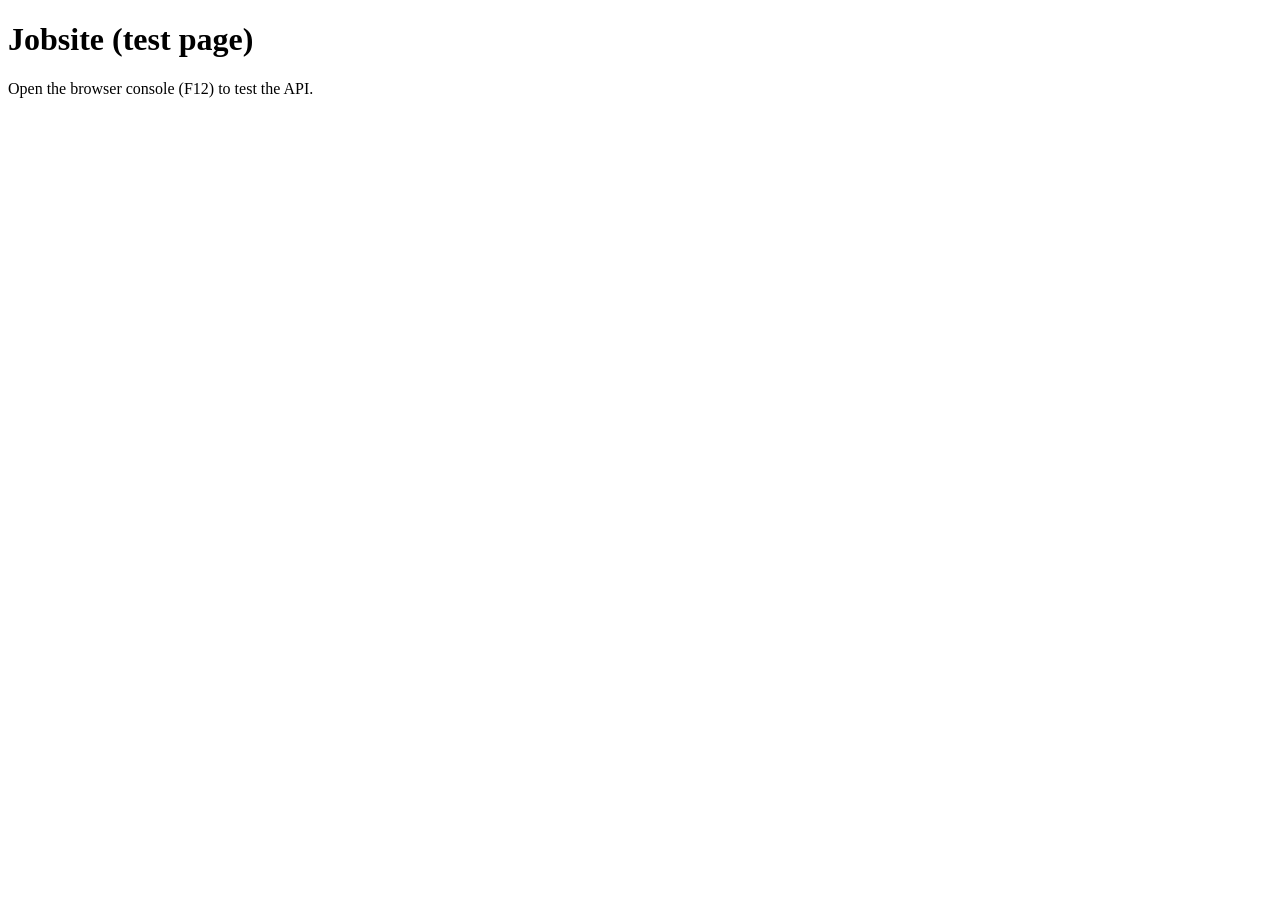
==== frontend/index.html @ d1dedaf1 "Added frontend API helpe" ====
<!DOCTYPE html>
<html lang="en">
<head>
  <meta charset="UTF-8">
  <meta name="viewport" content="width=device-width, initial-scale=1.0">
  <title>Jobsite</title>
</head>
<body>
  <h1>Jobsite (test page)</h1>
  <p>Open the browser console (F12) to test the API.</p>
  <script src="js/api.js"></script>
</body>
</html>
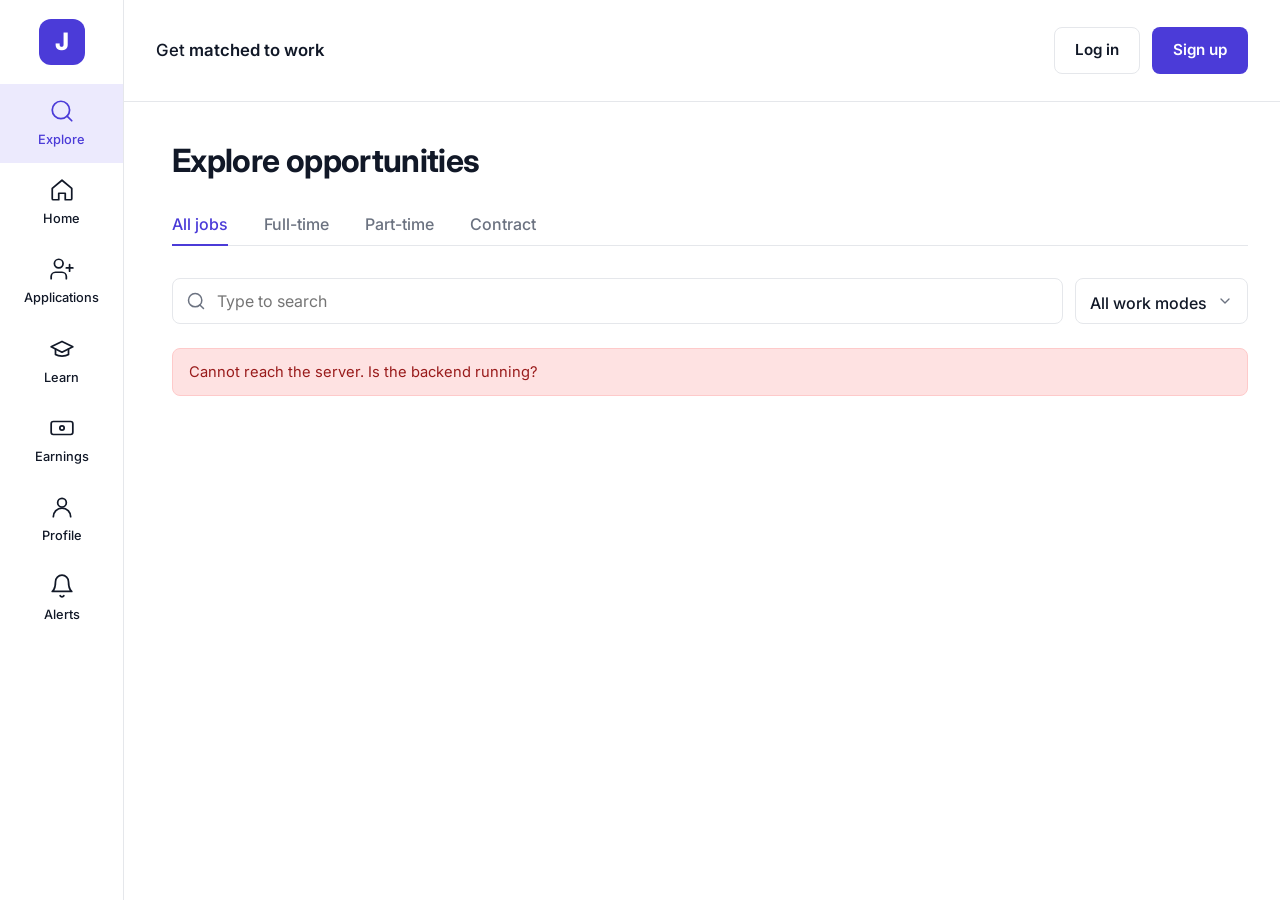
==== commit ad92d27f: "Add live job list, login and sign-up pages" ====
--- a/frontend/index.html
+++ b/frontend/index.html
@@ -3,11 +3,247 @@
 <head>
   <meta charset="UTF-8">
   <meta name="viewport" content="width=device-width, initial-scale=1.0">
-  <title>Jobsite</title>
+  <title>Jobsite | Explore opportunities</title>
+  <link rel="preconnect" href="https://fonts.googleapis.com">
+  <link rel="preconnect" href="https://fonts.gstatic.com" crossorigin>
+  <link href="https://fonts.googleapis.com/css2?family=Inter:wght@400;500;600;700;800&display=swap" rel="stylesheet">
+  <link rel="stylesheet" href="css/style.css">
 </head>
 <body>
-  <h1>Jobsite (test page)</h1>
-  <p>Open the browser console (F12) to test the API.</p>
+
+  <aside class="sidebar">
+    <div class="sidebar-logo"><div class="logo-mark">J</div></div>
+
+    <a class="nav-item active" href="index.html">
+      <svg viewBox="0 0 24 24"><circle cx="11" cy="11" r="8"/><path d="m21 21-4.3-4.3"/></svg>
+      Explore
+    </a>
+    <a class="nav-item" href="#">
+      <svg viewBox="0 0 24 24"><path d="M3 10.5 12 3l9 7.5V20a1 1 0 0 1-1 1h-5v-6H9v6H4a1 1 0 0 1-1-1z"/></svg>
+      Home
+    </a>
+    <a class="nav-item" href="#">
+      <svg viewBox="0 0 24 24"><path d="M16 21v-2a4 4 0 0 0-4-4H6a4 4 0 0 0-4 4v2"/><circle cx="9" cy="7" r="4"/><path d="M19 8v6M22 11h-6"/></svg>
+      Applications
+    </a>
+    <a class="nav-item" href="#">
+      <svg viewBox="0 0 24 24"><path d="M22 10 12 5 2 10l10 5z"/><path d="M6 12v5c3 2 9 2 12 0v-5"/></svg>
+      Learn
+    </a>
+    <a class="nav-item" href="#">
+      <svg viewBox="0 0 24 24"><rect x="2" y="6" width="20" height="12" rx="2"/><circle cx="12" cy="12" r="2"/></svg>
+      Earnings
+    </a>
+    <a class="nav-item" href="#">
+      <svg viewBox="0 0 24 24"><circle cx="12" cy="8" r="4"/><path d="M4 21a8 8 0 0 1 16 0"/></svg>
+      Profile
+    </a>
+    <a class="nav-item" href="#">
+      <svg viewBox="0 0 24 24"><path d="M18 8a6 6 0 0 0-12 0c0 7-3 9-3 9h18s-3-2-3-9"/><path d="M13.7 21a2 2 0 0 1-3.4 0"/></svg>
+      Alerts
+    </a>
+  </aside>
+
+  <div class="main-area">
+    <header class="topbar">
+      <div class="topbar-title">Get <strong>matched to work</strong></div>
+      <div class="topbar-actions" id="authActions"></div>
+    </header>
+
+    <main class="content">
+      <h1 class="page-title">Explore opportunities</h1>
+
+      <div class="tabs" id="tabs">
+        <button class="tab active" data-type="">All jobs</button>
+        <button class="tab" data-type="full-time">Full-time</button>
+        <button class="tab" data-type="part-time">Part-time</button>
+        <button class="tab" data-type="contract">Contract</button>
+      </div>
+
+      <div class="toolbar">
+        <div class="search-field">
+          <svg viewBox="0 0 24 24"><circle cx="11" cy="11" r="8"/><path d="m21 21-4.3-4.3"/></svg>
+          <input type="text" id="search" placeholder="Type to search">
+        </div>
+        <select class="select-pill" id="workMode">
+          <option value="">All work modes</option>
+          <option value="remote">Remote</option>
+          <option value="hybrid">Hybrid</option>
+          <option value="onsite">Onsite</option>
+        </select>
+      </div>
+
+      <div id="alert" class="alert alert-error hidden"></div>
+      <div id="jobs" class="job-grid"></div>
+      <div id="pagination" class="pagination"></div>
+    </main>
+  </div>
+
   <script src="js/api.js"></script>
+  <script>
+    const PER_PAGE = 8;
+    const state = { q: "", jobType: "", workMode: "", page: 1 };
+
+    const jobsEl = document.getElementById("jobs");
+    const pagEl = document.getElementById("pagination");
+    const alertEl = document.getElementById("alert");
+    const authEl = document.getElementById("authActions");
+
+    const SPARK = '<span class="spark"><svg viewBox="0 0 24 24"><path d="M12 2l2.4 7.6L22 12l-7.6 2.4L12 22l-2.4-7.6L2 12l7.6-2.4z"/></svg></span>';
+
+    // Escape anything that came from the database before putting it in HTML
+    function esc(value) {
+      const d = document.createElement("div");
+      d.textContent = value == null ? "" : String(value);
+      return d.innerHTML;
+    }
+    function cap(s) {
+      return s ? s.charAt(0).toUpperCase() + s.slice(1) : "";
+    }
+
+    function formatPay(j) {
+      if (j.pay_min == null && j.pay_max == null) return "Pay not specified";
+      const f = (n) => Number(n).toLocaleString("en-US");
+      const range = j.pay_min != null && j.pay_max != null
+        ? `${f(j.pay_min)} - ${f(j.pay_max)}`
+        : f(j.pay_min != null ? j.pay_min : j.pay_max);
+      return `${esc(j.currency)} ${range} / month`;
+    }
+
+    function postedLabel(iso) {
+      const days = Math.max(0, Math.floor((Date.now() - new Date(iso).getTime()) / 86400000));
+      if (days <= 7) return { text: "New opportunity", isNew: true };
+      return { text: `Posted ${days} days ago`, isNew: false };
+    }
+
+    function jobCard(j) {
+      const posted = postedLabel(j.created_at);
+      const tags = j.skills.slice(0, 3).concat(cap(j.work_mode))
+        .map((t) => `<span class="tag">${esc(t)}</span>`).join("");
+      const place = j.location ? " \u00b7 " + esc(j.location) : "";
+      return `
+        <a class="card job-card" href="pages/job-detail.html?id=${Number(j.id)}">
+          <div class="card-head">
+            <h3>${esc(j.title)}</h3>
+            <span class="apply-link">Apply \u2197</span>
+          </div>
+          <div class="pay">${formatPay(j)}</div>
+          <div class="company">${esc(j.company)}${place}</div>
+          <div class="meta">${tags}</div>
+          <div class="card-footer">
+            <div class="status-line">${posted.isNew ? SPARK : ""}<span>${posted.text}</span></div>
+            <span>${esc(cap(j.job_type))}</span>
+          </div>
+        </a>`;
+    }
+
+    function pageItems(cur, total) {
+      if (total <= 7) return Array.from({ length: total }, (_, i) => i + 1);
+      const set = new Set([1, total]);
+      for (let p = cur - 1; p <= cur + 1; p++) if (p > 1 && p < total) set.add(p);
+      if (cur <= 3) [2, 3, 4].forEach((p) => set.add(p));
+      if (cur >= total - 2) [total - 3, total - 2, total - 1].forEach((p) => set.add(p));
+      const sorted = [...set].sort((a, b) => a - b);
+      const out = [];
+      sorted.forEach((p, i) => {
+        if (i > 0 && p - sorted[i - 1] > 1) out.push("...");
+        out.push(p);
+      });
+      return out;
+    }
+
+    function renderPagination(page, pages) {
+      if (pages <= 1) { pagEl.innerHTML = ""; return; }
+      let html = `<button class="page-btn" data-page="${page - 1}" ${page === 1 ? "disabled" : ""}>\u2039 Previous</button>`;
+      pageItems(page, pages).forEach((p) => {
+        html += p === "..."
+          ? '<span class="page-gap">\u2026</span>'
+          : `<button class="page-btn ${p === page ? "active" : ""}" data-page="${p}">${p}</button>`;
+      });
+      html += `<button class="page-btn" data-page="${page + 1}" ${page === pages ? "disabled" : ""}>Next \u203a</button>`;
+      pagEl.innerHTML = html;
+    }
+
+    async function loadJobs() {
+      alertEl.classList.add("hidden");
+      jobsEl.innerHTML = '<div class="empty-state">Loading jobs...</div>';
+
+      const params = { page: state.page, per_page: PER_PAGE };
+      if (state.q) params.q = state.q;
+      if (state.jobType) params.job_type = state.jobType;
+      if (state.workMode) params.work_mode = state.workMode;
+
+      try {
+        const data = await api.listJobs(params);
+        if (data.jobs.length === 0) {
+          jobsEl.innerHTML = '<div class="empty-state">No jobs match your search yet.</div>';
+        } else {
+          jobsEl.innerHTML = data.jobs.map(jobCard).join("");
+        }
+        renderPagination(data.page, data.pages);
+      } catch (err) {
+        jobsEl.innerHTML = "";
+        pagEl.innerHTML = "";
+        alertEl.textContent = err.message;
+        alertEl.classList.remove("hidden");
+      }
+    }
+
+    function renderAuth() {
+      const user = Auth.getUser();
+      if (user && Auth.isLoggedIn()) {
+        authEl.innerHTML =
+          `<span class="muted">${esc(user.name || user.email)}</span>` +
+          '<button class="btn btn-outline" id="logoutBtn">Log out</button>';
+        document.getElementById("logoutBtn").addEventListener("click", () => {
+          Auth.clear();
+          renderAuth();
+        });
+      } else {
+        authEl.innerHTML =
+          '<a class="btn btn-outline" href="pages/login.html">Log in</a>' +
+          '<a class="btn btn-primary" href="pages/register.html">Sign up</a>';
+      }
+    }
+
+    // Tabs filter by job type
+    document.getElementById("tabs").addEventListener("click", (e) => {
+      const btn = e.target.closest(".tab");
+      if (!btn) return;
+      document.querySelectorAll(".tab").forEach((t) => t.classList.remove("active"));
+      btn.classList.add("active");
+      state.jobType = btn.dataset.type;
+      state.page = 1;
+      loadJobs();
+    });
+
+    // Search as you type (waits 350ms after the last keystroke)
+    let timer;
+    document.getElementById("search").addEventListener("input", (e) => {
+      clearTimeout(timer);
+      timer = setTimeout(() => {
+        state.q = e.target.value.trim();
+        state.page = 1;
+        loadJobs();
+      }, 350);
+    });
+
+    document.getElementById("workMode").addEventListener("change", (e) => {
+      state.workMode = e.target.value;
+      state.page = 1;
+      loadJobs();
+    });
+
+    pagEl.addEventListener("click", (e) => {
+      const btn = e.target.closest(".page-btn");
+      if (!btn || btn.disabled) return;
+      state.page = Number(btn.dataset.page);
+      loadJobs();
+      window.scrollTo({ top: 0, behavior: "smooth" });
+    });
+
+    renderAuth();
+    loadJobs();
+  </script>
 </body>
 </html>
--- a/frontend/css/style.css
+++ b/frontend/css/style.css
@@ -0,0 +1,474 @@
+/* ---------- Design tokens ---------- */
+:root {
+  --primary: #4b3bd8;
+  --primary-dark: #3d2fc0;
+  --primary-light: #eceafd;
+  --text: #111827;
+  --muted: #6b7280;
+  --border: #e5e7eb;
+  --bg: #ffffff;
+  --surface: #f7f7fb;
+  --success: #15803d;
+  --danger: #dc2626;
+  --radius: 10px;
+  --shadow: 0 1px 2px rgba(16, 24, 40, 0.05), 0 2px 8px rgba(16, 24, 40, 0.04);
+  --sidebar-w: 124px;
+  --topbar-h: 102px;
+}
+
+/* ---------- Base ---------- */
+*,
+*::before,
+*::after {
+  box-sizing: border-box;
+}
+
+body {
+  margin: 0;
+  font-family: "Inter", system-ui, -apple-system, "Segoe UI", Roboto, sans-serif;
+  color: var(--text);
+  background: var(--bg);
+  line-height: 1.5;
+  -webkit-font-smoothing: antialiased;
+}
+
+a {
+  color: var(--primary);
+  text-decoration: none;
+}
+a:hover {
+  text-decoration: underline;
+}
+
+h1, h2, h3 {
+  margin: 0 0 0.5rem;
+  line-height: 1.2;
+}
+
+.muted { color: var(--muted); }
+.hidden { display: none !important; }
+.text-center { text-align: center; }
+
+/* ---------- App shell: sidebar + main ---------- */
+.sidebar {
+  position: fixed;
+  top: 0;
+  left: 0;
+  bottom: 0;
+  width: var(--sidebar-w);
+  background: var(--bg);
+  border-right: 1px solid var(--border);
+  display: flex;
+  flex-direction: column;
+  z-index: 20;
+  overflow-y: auto;
+}
+
+.sidebar-logo {
+  display: flex;
+  align-items: center;
+  justify-content: center;
+  height: 84px;
+  flex-shrink: 0;
+}
+.logo-mark {
+  width: 46px;
+  height: 46px;
+  border-radius: 12px;
+  background: var(--primary);
+  color: #fff;
+  font-weight: 800;
+  font-size: 1.5rem;
+  display: flex;
+  align-items: center;
+  justify-content: center;
+}
+
+.nav-item {
+  display: flex;
+  flex-direction: column;
+  align-items: center;
+  justify-content: center;
+  gap: 6px;
+  padding: 14px 6px;
+  font-size: 0.8rem;
+  font-weight: 500;
+  color: var(--text);
+}
+.nav-item:hover {
+  background: var(--surface);
+  text-decoration: none;
+}
+.nav-item.active {
+  background: var(--primary-light);
+  color: var(--primary);
+}
+.nav-item svg {
+  width: 26px;
+  height: 26px;
+  stroke: currentColor;
+  fill: none;
+  stroke-width: 1.6;
+  stroke-linecap: round;
+  stroke-linejoin: round;
+}
+
+.main-area {
+  margin-left: var(--sidebar-w);
+  min-height: 100vh;
+}
+
+/* ---------- Top bar ---------- */
+.topbar {
+  height: var(--topbar-h);
+  border-bottom: 1px solid var(--border);
+  display: flex;
+  align-items: center;
+  justify-content: space-between;
+  padding: 0 2rem;
+  gap: 1rem;
+}
+.topbar-title { font-size: 1.05rem; font-weight: 500; }
+.topbar-title strong { font-weight: 600; }
+.topbar-actions { display: flex; align-items: center; gap: 0.75rem; }
+
+.content {
+  max-width: 1160px;
+  padding: 2.5rem 2rem 4rem 3rem;
+}
+
+.page-title {
+  font-size: 2rem;
+  font-weight: 700;
+  letter-spacing: -0.02em;
+  margin-bottom: 1.5rem;
+}
+
+/* ---------- Tabs ---------- */
+.tabs {
+  display: flex;
+  gap: 2.25rem;
+  border-bottom: 1px solid var(--border);
+  margin-bottom: 2rem;
+}
+.tab {
+  padding: 0.6rem 0;
+  margin-bottom: -1px;
+  font-size: 1rem;
+  font-weight: 500;
+  color: var(--muted);
+  background: none;
+  border: none;
+  border-bottom: 2px solid transparent;
+  cursor: pointer;
+  font-family: inherit;
+}
+.tab:hover { color: var(--text); text-decoration: none; }
+.tab.active {
+  color: var(--primary);
+  border-bottom-color: var(--primary);
+}
+
+/* ---------- Toolbar: search + filters + action ---------- */
+.toolbar {
+  display: flex;
+  flex-wrap: wrap;
+  gap: 0.75rem;
+  align-items: center;
+  margin-bottom: 1.5rem;
+}
+.search-field {
+  position: relative;
+  flex: 1;
+  min-width: 240px;
+}
+.search-field svg {
+  position: absolute;
+  left: 14px;
+  top: 50%;
+  transform: translateY(-50%);
+  width: 20px;
+  height: 20px;
+  stroke: var(--muted);
+  fill: none;
+  stroke-width: 1.8;
+  stroke-linecap: round;
+  stroke-linejoin: round;
+}
+.search-field input { padding-left: 2.75rem; }
+
+/* Toolbar controls: same height, custom dropdown arrow */
+.search-field input,
+.select-pill,
+.toolbar .btn { height: 46px; }
+
+.select-pill {
+  width: auto;
+  min-width: 140px;
+  font-weight: 500;
+  cursor: pointer;
+  appearance: none;
+  -webkit-appearance: none;
+  padding-right: 2.5rem;
+  background: #fff url("data:image/svg+xml,%3Csvg xmlns='http://www.w3.org/2000/svg' width='16' height='16' viewBox='0 0 24 24' fill='none' stroke='%236b7280' stroke-width='2' stroke-linecap='round' stroke-linejoin='round'%3E%3Cpath d='m6 9 6 6 6-6'/%3E%3C/svg%3E") no-repeat right 0.9rem center;
+}
+
+/* ---------- Buttons ---------- */
+.btn {
+  display: inline-flex;
+  align-items: center;
+  justify-content: center;
+  gap: 0.5rem;
+  padding: 0.7rem 1.25rem;
+  border-radius: 8px;
+  border: 1px solid transparent;
+  font-family: inherit;
+  font-size: 0.95rem;
+  font-weight: 600;
+  cursor: pointer;
+  transition: background 0.15s, border-color 0.15s;
+}
+.btn:hover { text-decoration: none; }
+.btn:disabled { opacity: 0.6; cursor: not-allowed; }
+.btn svg { width: 18px; height: 18px; stroke: currentColor; fill: none; stroke-width: 2; stroke-linecap: round; stroke-linejoin: round; }
+.btn-primary { background: var(--primary); color: #fff; }
+.btn-primary:hover:not(:disabled) { background: var(--primary-dark); }
+.btn-outline { background: #fff; color: var(--text); border-color: var(--border); }
+.btn-outline:hover:not(:disabled) { background: var(--surface); }
+.btn-danger { background: var(--danger); color: #fff; }
+.btn-small { padding: 0.4rem 0.85rem; font-size: 0.85rem; }
+.btn-block { display: flex; width: 100%; }
+
+/* ---------- Job cards ---------- */
+.job-grid {
+  display: grid;
+  grid-template-columns: repeat(2, minmax(0, 1fr));
+  gap: 1.5rem;
+}
+.job-grid .empty-state { grid-column: 1 / -1; }
+
+.card {
+  background: #fff;
+  border: 1px solid var(--border);
+  border-radius: var(--radius);
+  box-shadow: var(--shadow);
+  padding: 1.5rem;
+}
+
+.job-card {
+  display: flex;
+  flex-direction: column;
+  min-height: 215px;
+  color: inherit;
+  transition: border-color 0.15s, box-shadow 0.15s, background 0.15s;
+}
+.job-card:hover {
+  text-decoration: none;
+  border-color: var(--primary);
+  box-shadow: 0 0 0 1px var(--primary);
+  background: #fafaff;
+}
+.job-card h3 {
+  font-size: 1.15rem;
+  font-weight: 500;
+  margin-bottom: 0.4rem;
+}
+.job-card .pay {
+  font-size: 1.05rem;
+  color: #374151;
+}
+.job-card .company {
+  color: var(--muted);
+  margin-top: 0.25rem;
+}
+.job-card .meta {
+  display: flex;
+  flex-wrap: wrap;
+  gap: 0.4rem;
+  margin-top: 0.9rem;
+}
+.job-card .card-footer {
+  margin-top: auto;
+  padding-top: 1.5rem;
+  display: flex;
+  align-items: center;
+  justify-content: space-between;
+  color: var(--muted);
+  font-size: 1rem;
+}
+
+.card-head {
+  display: flex;
+  align-items: flex-start;
+  justify-content: space-between;
+  gap: 1rem;
+}
+.apply-link {
+  display: none;
+  align-items: center;
+  gap: 4px;
+  color: var(--primary);
+  font-weight: 500;
+  white-space: nowrap;
+}
+.job-card:hover .apply-link { display: inline-flex; }
+
+.status-line { display: flex; align-items: center; gap: 0.6rem; }
+.spark {
+  width: 26px;
+  height: 26px;
+  border-radius: 50%;
+  background: #6d5df0;
+  display: flex;
+  align-items: center;
+  justify-content: center;
+}
+.spark svg { width: 14px; height: 14px; fill: #fff; }
+
+.avatars { display: flex; align-items: center; gap: 0.75rem; }
+.avatar-stack { display: flex; }
+.avatar {
+  width: 32px;
+  height: 32px;
+  border-radius: 50%;
+  border: 2px solid #fff;
+  margin-left: -4px;
+  color: #fff;
+  font-size: 0.7rem;
+  font-weight: 700;
+  display: flex;
+  align-items: center;
+  justify-content: center;
+}
+.avatar:first-child { margin-left: 0; }
+.avatar.c1 { background: #8b5cf6; }
+.avatar.c2 { background: #be4b6e; }
+.avatar.c3 { background: #e0795c; }
+.avatar.c4 { background: #6366f1; }
+
+/* ---------- Tags and status badges ---------- */
+.tag {
+  display: inline-block;
+  padding: 0.15rem 0.65rem;
+  border-radius: 999px;
+  background: var(--primary-light);
+  color: var(--primary-dark);
+  font-size: 0.8rem;
+  font-weight: 500;
+}
+.badge {
+  display: inline-block;
+  padding: 0.15rem 0.7rem;
+  border-radius: 999px;
+  font-size: 0.8rem;
+  font-weight: 600;
+  text-transform: capitalize;
+  background: #e5e7eb;
+  color: #374151;
+}
+.badge-applied, .badge-pending { background: #fef3c7; color: #92400e; }
+.badge-shortlisted { background: #dbeafe; color: #1e40af; }
+.badge-accepted, .badge-open { background: #dcfce7; color: #166534; }
+.badge-rejected, .badge-closed { background: #fee2e2; color: #991b1b; }
+
+/* ---------- Forms ---------- */
+.form-card { max-width: 440px; margin: 2rem auto; }
+.form-card.wide { max-width: 640px; }
+.form-group { margin-bottom: 1.1rem; }
+.form-group label {
+  display: block;
+  margin-bottom: 0.35rem;
+  font-weight: 600;
+  font-size: 0.9rem;
+}
+
+input,
+select,
+textarea {
+  width: 100%;
+  padding: 0.75rem 0.9rem;
+  font: inherit;
+  color: var(--text);
+  background: #fff;
+  border: 1px solid var(--border);
+  border-radius: 8px;
+}
+input:focus,
+select:focus,
+textarea:focus {
+  outline: none;
+  border-color: var(--primary);
+  box-shadow: 0 0 0 3px var(--primary-light);
+}
+textarea { min-height: 120px; resize: vertical; }
+
+/* ---------- Alerts and empty states ---------- */
+.alert {
+  padding: 0.75rem 1rem;
+  border-radius: 8px;
+  margin-bottom: 1rem;
+  font-size: 0.92rem;
+}
+.alert-error { background: #fee2e2; color: #991b1b; border: 1px solid #fecaca; }
+.alert-success { background: #dcfce7; color: #166534; border: 1px solid #bbf7d0; }
+
+.empty-state {
+  text-align: center;
+  padding: 3rem 1rem;
+  color: var(--muted);
+}
+
+/* ---------- Tables (dashboards) ---------- */
+.table-wrap { overflow-x: auto; }
+table { width: 100%; border-collapse: collapse; background: #fff; }
+th, td { text-align: left; padding: 0.8rem 1rem; border-bottom: 1px solid var(--border); }
+th { font-size: 0.78rem; text-transform: uppercase; letter-spacing: 0.04em; color: var(--muted); }
+
+/* ---------- Pagination ---------- */
+.pagination {
+  display: flex;
+  justify-content: center;
+  align-items: center;
+  gap: 0.25rem;
+  margin-top: 2rem;
+}
+.page-btn {
+  min-width: 38px;
+  height: 38px;
+  padding: 0 0.6rem;
+  border: 1px solid transparent;
+  border-radius: 8px;
+  background: none;
+  font: inherit;
+  font-weight: 500;
+  color: var(--text);
+  cursor: pointer;
+}
+.page-btn:hover:not(:disabled):not(.active) { background: var(--surface); }
+.page-btn.active { border-color: var(--border); background: #fff; }
+.page-btn:disabled { color: var(--muted); cursor: not-allowed; }
+.page-gap { padding: 0 0.5rem; color: var(--muted); }
+
+/* ---------- Smaller screens: sidebar becomes a bottom bar ---------- */
+@media (max-width: 900px) {
+  .job-grid { grid-template-columns: 1fr; }
+  .content { padding: 2rem 1.25rem 6rem; }
+}
+
+@media (max-width: 700px) {
+  .sidebar {
+    top: auto;
+    width: 100%;
+    height: 68px;
+    flex-direction: row;
+    border-right: none;
+    border-top: 1px solid var(--border);
+    overflow-x: auto;
+  }
+  .sidebar-logo { display: none; }
+  .nav-item { flex: 1; padding: 8px 4px; gap: 4px; font-size: 0.7rem; }
+  .nav-item svg { width: 24px; height: 24px; }
+  .main-area { margin-left: 0; }
+  .topbar { padding: 0 1.25rem; height: 72px; }
+  .page-title { font-size: 1.7rem; }
+}
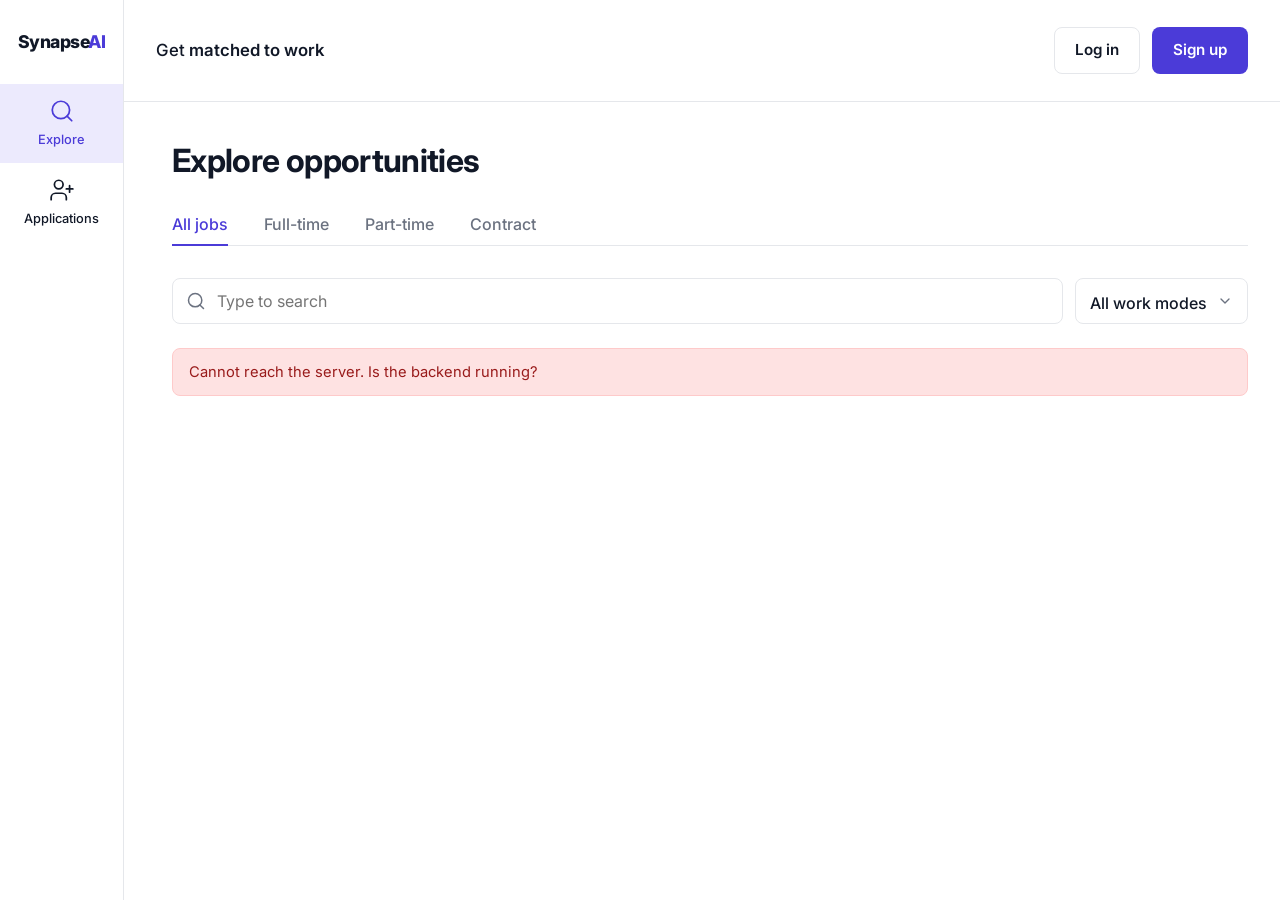
==== commit 1ecbcf2f: "Rebranded to SynapseAI, add shared sidebar nav" ====
--- a/frontend/index.html
+++ b/frontend/index.html
@@ -3,7 +3,7 @@
 <head>
   <meta charset="UTF-8">
   <meta name="viewport" content="width=device-width, initial-scale=1.0">
-  <title>Jobsite | Explore opportunities</title>
+  <title>SynapseAI | Explore opportunities</title>
   <link rel="preconnect" href="https://fonts.googleapis.com">
   <link rel="preconnect" href="https://fonts.gstatic.com" crossorigin>
   <link href="https://fonts.googleapis.com/css2?family=Inter:wght@400;500;600;700;800&display=swap" rel="stylesheet">
@@ -11,38 +11,7 @@
 </head>
 <body>
 
-  <aside class="sidebar">
-    <div class="sidebar-logo"><div class="logo-mark">J</div></div>
-
-    <a class="nav-item active" href="index.html">
-      <svg viewBox="0 0 24 24"><circle cx="11" cy="11" r="8"/><path d="m21 21-4.3-4.3"/></svg>
-      Explore
-    </a>
-    <a class="nav-item" href="#">
-      <svg viewBox="0 0 24 24"><path d="M3 10.5 12 3l9 7.5V20a1 1 0 0 1-1 1h-5v-6H9v6H4a1 1 0 0 1-1-1z"/></svg>
-      Home
-    </a>
-    <a class="nav-item" href="#">
-      <svg viewBox="0 0 24 24"><path d="M16 21v-2a4 4 0 0 0-4-4H6a4 4 0 0 0-4 4v2"/><circle cx="9" cy="7" r="4"/><path d="M19 8v6M22 11h-6"/></svg>
-      Applications
-    </a>
-    <a class="nav-item" href="#">
-      <svg viewBox="0 0 24 24"><path d="M22 10 12 5 2 10l10 5z"/><path d="M6 12v5c3 2 9 2 12 0v-5"/></svg>
-      Learn
-    </a>
-    <a class="nav-item" href="#">
-      <svg viewBox="0 0 24 24"><rect x="2" y="6" width="20" height="12" rx="2"/><circle cx="12" cy="12" r="2"/></svg>
-      Earnings
-    </a>
-    <a class="nav-item" href="#">
-      <svg viewBox="0 0 24 24"><circle cx="12" cy="8" r="4"/><path d="M4 21a8 8 0 0 1 16 0"/></svg>
-      Profile
-    </a>
-    <a class="nav-item" href="#">
-      <svg viewBox="0 0 24 24"><path d="M18 8a6 6 0 0 0-12 0c0 7-3 9-3 9h18s-3-2-3-9"/><path d="M13.7 21a2 2 0 0 1-3.4 0"/></svg>
-      Alerts
-    </a>
-  </aside>
+  <aside class="sidebar" id="sidebar"></aside>
 
   <div class="main-area">
     <header class="topbar">
@@ -80,6 +49,7 @@
   </div>
 
   <script src="js/api.js"></script>
+  <script src="js/nav.js"></script>
   <script>
     const PER_PAGE = 8;
     const state = { q: "", jobType: "", workMode: "", page: 1 };
--- a/frontend/css/style.css
+++ b/frontend/css/style.css
@@ -471,4 +471,16 @@
   .main-area { margin-left: 0; }
   .topbar { padding: 0 1.25rem; height: 72px; }
   .page-title { font-size: 1.7rem; }
-}+}
+/* ---------- SynapseAI wordmark ---------- */
+.wordmark {
+  font-weight: 800;
+  font-size: 1.1rem;
+  letter-spacing: -0.03em;
+  line-height: 1;
+  color: var(--text);
+  white-space: nowrap;
+}
+.wordmark span { color: var(--primary); }
+a:hover .wordmark { text-decoration: none; }
+.auth-brand .wordmark { font-size: 1.9rem; }
